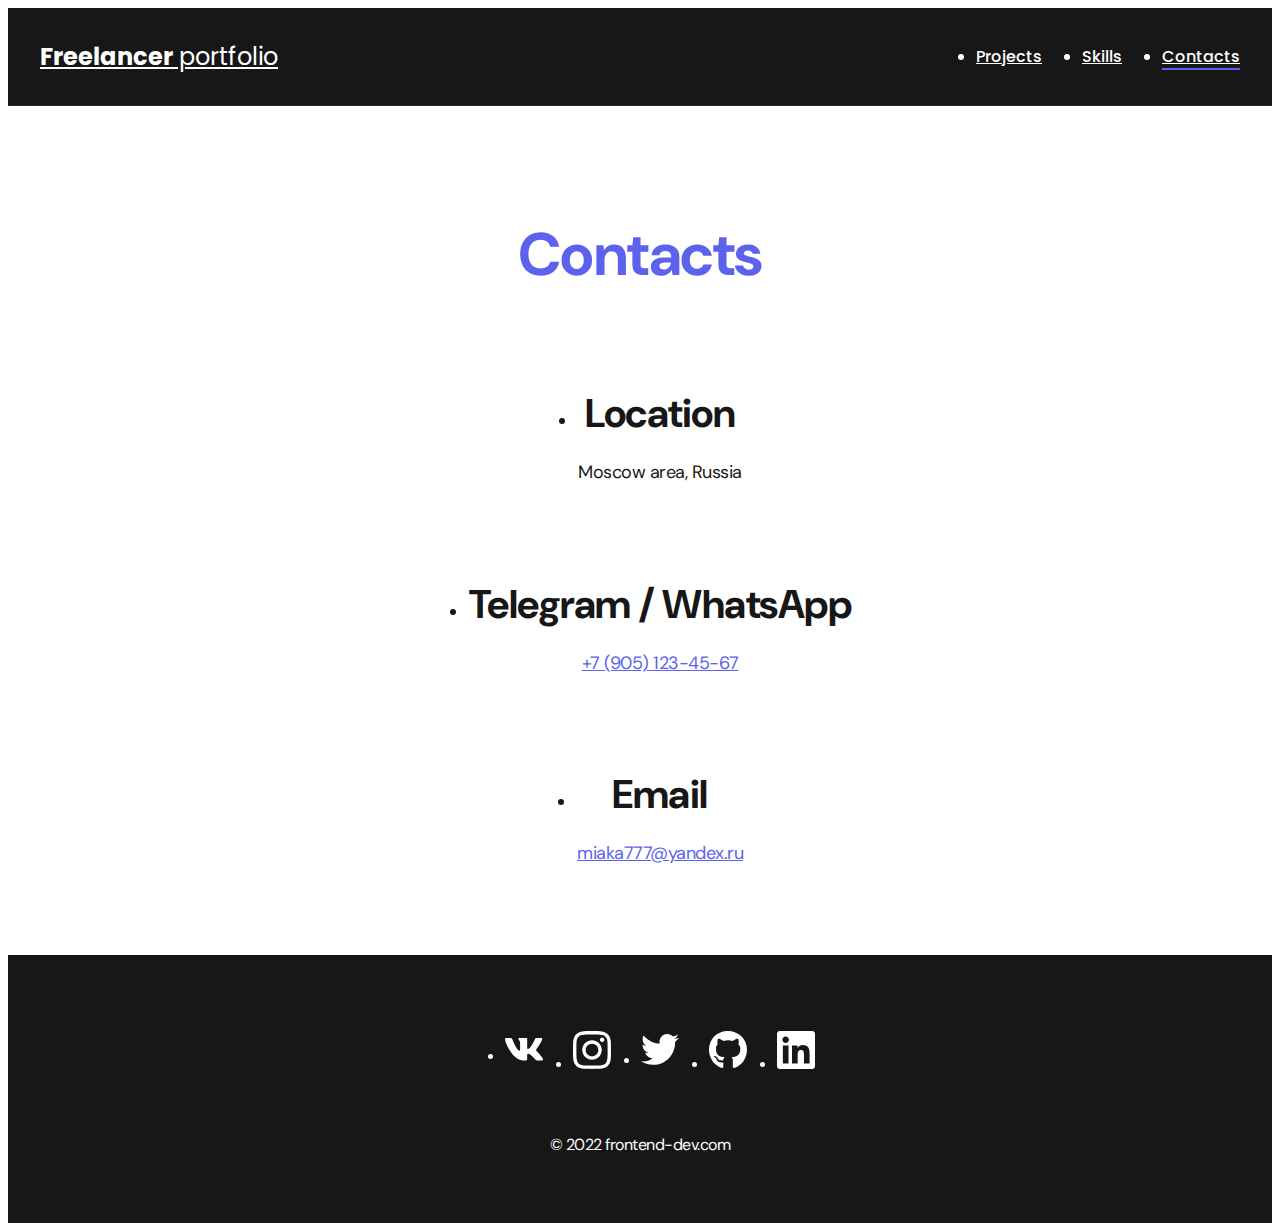
==== contacts.html @ 7ec982bf "icons svg:hover style" ====
<!DOCTYPE html>
<html lang="en">
  <head>
    <meta charset="UTF-8" />
    <meta name="viewport" content="width=device-width, initial-scale=1.0" />
    <title>Freelancer portfolio</title>
    <link rel="stylesheet" href="./css/main.css" />
    <link
      href="https://fonts.googleapis.com/css?family=DM+Sans: regular,500,600,700"
      rel="stylesheet"
    />
    <link
      href="https://fonts.googleapis.com/css?family=Poppins:regular,500,600"
      rel="stylesheet"
    />
  </head>
  <body>
    <nav class="nav">
      <div class="container">
        <div class="nav-row">
          <a href="./index.html" class="logo"><strong>Freelancer</strong> portfolio</a>
          <ul class="nav-list">
            <li class="nav-list__item"><a class="nav-list__link" href="./project-page.html">Projects</a></li>
            <li class="nav-list__item"><a class="nav-list__link" href="./skills.html">Skills</a></li>
            <li class="nav-list__item"><a class="nav-list__link nav-list__link--active" href="./contacts.html">Contacts</a></li>
          </ul>
        </div>
      </div>
    </nav>
      <main class="section">
        <div class="container">
            <h1 class="title-1">Contacts</h1>

            <ul class="content-list">
              <li class="content-list__item">
                <h2 class="title-2">Location</h2>
                <p>Moscow area, Russia</p>
              </li>
              <li class="content-list__item">
                <h2 class="title-2">Telegram / WhatsApp</h2>
                <p><a href="tel:+79051234567">+7 (905) 123-45-67</a></p>
              </li>
              <li class="content-list__item">
                <h2 class="title-2">Email</h2>
                <p><a href="mailto:webdev@protonmail.com">miaka777@yandex.ru</a></p>
              </li>
            </ul>   
        </div>
      </main>
    <footer class="footer">
        <div class="container">
          <div class="footer__wrapper">
            <ul class="social">
              <li class="social__item"><a href="https://vk.com">
                <svg xmlns="http://www.w3.org/2000/svg" width="38" height="23" viewBox="0 0 38 23">
  <path d="M37.134 1.53079C37.395 0.648998 37.134 0 35.8783 0H31.7233C30.6651 0 30.1784 0.557291 29.9174 1.17807C29.9174 1.17807 27.8011 6.33478 24.8101 9.67853C23.8436 10.645 23.3992 10.9554 22.8701 10.9554C22.6091 10.9554 22.207 10.645 22.207 9.76318V1.53079C22.207 0.472639 21.9107 0 21.036 0H14.5037C13.8406 0 13.4455 0.493803 13.4455 0.952334C13.4455 1.95405 14.9411 2.18684 15.0963 5.00857V11.1317C15.0963 12.472 14.8564 12.7189 14.3273 12.7189C12.9165 12.7189 9.48806 7.54107 7.45642 1.61544C7.04727 0.465586 6.64517 0 5.57997 0H1.42497C0.239847 0 0 0.557291 0 1.17807C0 2.27855 1.41086 7.74565 6.56757 14.9693C10.003 19.9002 14.8423 22.5738 19.2442 22.5738C21.8896 22.5738 22.2141 21.9813 22.2141 20.9584C22.2141 16.2461 21.9742 15.8017 23.3004 15.8017C23.9142 15.8017 24.9723 16.1121 27.4413 18.4894C30.263 21.3111 30.7286 22.5738 32.3088 22.5738H36.4638C37.6489 22.5738 38.2485 21.9813 37.9029 20.8103C37.1128 18.3483 31.7727 13.2833 31.5328 12.9447C30.9191 12.1546 31.0955 11.8019 31.5328 11.0965C31.5399 11.0894 36.6119 3.95042 37.134 1.53079Z"/>
                </svg></a></li> 
               <li class="social__item"><a href="#!"><svg xmlns="http://www.w3.org/2000/svg" width="38" height="38"   viewBox="0 0 38 38">
                <path d="M19.0042 9.25521C13.6126 9.25521 9.26369 13.6041 9.26369 18.9958C9.26369 24.3874 13.6126 28.7363 19.0042 28.7363C24.3959 28.7363 28.7448 24.3874 28.7448 18.9958C28.7448 13.6041 24.3959 9.25521 19.0042 9.25521ZM19.0042 25.3284C15.52 25.3284 12.6716 22.4885 12.6716 18.9958C12.6716 15.5031 15.5115 12.6631 19.0042 12.6631C22.4969 12.6631 25.3369 15.5031 25.3369 18.9958C25.3369 22.4885 22.4885 25.3284 19.0042 25.3284ZM31.4152 8.85678C31.4152 10.1199 30.3979 11.1287 29.1432 11.1287C27.8801 11.1287 26.8713 10.1114 26.8713 8.85678C26.8713 7.60212 27.8886 6.58483 29.1432 6.58483C30.3979 6.58483 31.4152 7.60212 31.4152 8.85678ZM37.8665 11.1626C37.7224 8.11924 37.0272 5.42342 34.7977 3.20234C32.5766 0.98126 29.8808 0.286113 26.8374 0.133519C23.7007 -0.0445064 14.2993 -0.0445064 11.1626 0.133519C8.12772 0.277635 5.4319 0.972783 3.20234 3.19387C0.972783 5.41495 0.286113 8.11076 0.133519 11.1542C-0.0445064 14.2908 -0.0445064 23.6922 0.133519 26.8289C0.277635 29.8723 0.972783 32.5681 3.20234 34.7892C5.4319 37.0103 8.11924 37.7054 11.1626 37.858C14.2993 38.036 23.7007 38.036 26.8374 37.858C29.8808 37.7139 32.5766 37.0187 34.7977 34.7892C37.0187 32.5681 37.7139 29.8723 37.8665 26.8289C38.0445 23.6922 38.0445 14.2993 37.8665 11.1626ZM33.8143 30.1944C33.153 31.856 31.873 33.1361 30.2029 33.8058C27.7021 34.7977 21.7679 34.5688 19.0042 34.5688C16.2406 34.5688 10.2979 34.7892 7.80558 33.8058C6.144 33.1446 4.86392 31.8645 4.1942 30.1944C3.20234 27.6936 3.43123 21.7594 3.43123 18.9958C3.43123 16.2321 3.21082 10.2895 4.1942 7.7971C4.85544 6.13553 6.13553 4.85544 7.80558 4.18572C10.3064 3.19386 16.2406 3.42275 19.0042 3.42275C21.7679 3.42275 27.7105 3.20234 30.2029 4.18572C31.8645 4.84696 33.1446 6.12705 33.8143 7.7971C34.8061 10.2979 34.5772 16.2321 34.5772 18.9958C34.5772 21.7594 34.8061 27.7021 33.8143 30.1944Z"/>
              </svg></a></li>
               <li class="social__item"><a href="#!">
                <svg xmlns="http://www.w3.org/2000/svg" width="38" height="31" viewBox="0 0 38 31">
                <path d="M34.094 7.69162C34.1181 8.02917 34.1181 8.36679 34.1181 8.70434C34.1181 19 26.2819 30.863 11.9594 30.863C7.54696 30.863 3.44799 29.585 0 27.3669C0.626928 27.4392 1.22966 27.4633 1.88071 27.4633C5.52153 27.4633 8.87311 26.2336 11.5495 24.1359C8.12565 24.0635 5.25634 21.8211 4.26774 18.7348C4.75002 18.8071 5.23222 18.8553 5.73862 18.8553C6.43783 18.8553 7.13713 18.7589 7.7881 18.5902C4.21957 17.8668 1.54309 14.7323 1.54309 10.9467V10.8503C2.57985 11.429 3.78554 11.7907 5.06337 11.8388C2.96564 10.4403 1.59133 8.05329 1.59133 5.35275C1.59133 3.90607 1.97705 2.57993 2.65222 1.42256C6.486 6.14845 12.2487 9.2347 18.7106 9.57233C18.5901 8.99364 18.5177 8.39091 18.5177 7.7881C18.5177 3.49616 21.9898 0 26.3058 0C28.5482 0 30.5736 0.940355 31.9962 2.4594C33.7563 2.12185 35.4441 1.4708 36.9391 0.578686C36.3604 2.38711 35.1307 3.90615 33.5152 4.87055C35.0825 4.70185 36.6016 4.26774 38 3.66501C36.9393 5.2081 35.613 6.58241 34.094 7.69162Z"/>
              </svg></a></li>
               <li class="social__item"><a href="#!">
                <svg xmlns="http://www.w3.org/2000/svg" width="38" height="38" viewBox="0 0 38 38">
                <path d="M12.7101 29.8331C12.7101 29.9863 12.5339 30.1089 12.3117 30.1089C12.0589 30.1319 11.8827 30.0093 11.8827 29.8331C11.8827 29.6798 12.0589 29.5573 12.281 29.5573C12.5109 29.5343 12.7101 29.6569 12.7101 29.8331ZM10.3274 29.4883C10.2738 29.6415 10.427 29.8177 10.6569 29.8637C10.856 29.9403 11.0859 29.8637 11.1319 29.7105C11.1778 29.5573 11.0323 29.3811 10.8024 29.3121C10.6032 29.2585 10.381 29.3351 10.3274 29.4883ZM13.7137 29.3581C13.4915 29.4117 13.3383 29.5573 13.3613 29.7335C13.3843 29.8867 13.5835 29.9863 13.8133 29.9327C14.0355 29.879 14.1887 29.7335 14.1657 29.5802C14.1427 29.4347 13.9359 29.3351 13.7137 29.3581ZM18.7548 0C8.12863 0 0 8.06734 0 18.6935C0 27.1899 5.34758 34.4605 12.9859 37.0194C13.9665 37.1956 14.3113 36.5903 14.3113 36.0923C14.3113 35.6173 14.2883 32.9972 14.2883 31.3883C14.2883 31.3883 8.9254 32.5375 7.79919 29.1052C7.79919 29.1052 6.92581 26.8758 5.66935 26.3012C5.66935 26.3012 3.91492 25.0984 5.79194 25.1214C5.79194 25.1214 7.6996 25.2746 8.74919 27.098C10.427 30.0552 13.2387 29.2048 14.3343 28.6992C14.5105 27.4734 15.0085 26.623 15.5601 26.1173C11.2774 25.6423 6.95645 25.0218 6.95645 17.6516C6.95645 15.5448 7.53871 14.4875 8.76452 13.1391C8.56532 12.6411 7.91411 10.5879 8.96371 7.9371C10.5649 7.43911 14.25 10.0056 14.25 10.0056C15.7823 9.57661 17.4294 9.35444 19.0613 9.35444C20.6931 9.35444 22.3403 9.57661 23.8726 10.0056C23.8726 10.0056 27.5577 7.43145 29.1589 7.9371C30.2085 10.5956 29.5573 12.6411 29.3581 13.1391C30.5839 14.4952 31.3347 15.5524 31.3347 17.6516C31.3347 25.0448 26.8222 25.6347 22.5395 26.1173C23.2444 26.7226 23.8419 27.8718 23.8419 29.6722C23.8419 32.254 23.819 35.4488 23.819 36.077C23.819 36.575 24.1714 37.1802 25.1444 37.004C32.8056 34.4605 38 27.1899 38 18.6935C38 8.06734 29.381 0 18.7548 0ZM7.44677 26.4238C7.34718 26.5004 7.37016 26.6766 7.5004 26.8222C7.62298 26.9448 7.79919 26.9984 7.89879 26.8988C7.99839 26.8222 7.9754 26.646 7.84516 26.5004C7.72258 26.3778 7.54637 26.3242 7.44677 26.4238ZM6.61936 25.8032C6.56573 25.9028 6.64234 26.0254 6.79556 26.102C6.91815 26.1786 7.07137 26.1556 7.125 26.0484C7.17863 25.9488 7.10202 25.8262 6.94879 25.7496C6.79556 25.7036 6.67298 25.7266 6.61936 25.8032ZM9.10161 28.5306C8.97903 28.6302 9.025 28.8601 9.20121 29.0056C9.37742 29.1819 9.5996 29.2048 9.69919 29.0823C9.79879 28.9827 9.75282 28.7528 9.5996 28.6073C9.43105 28.431 9.20121 28.4081 9.10161 28.5306ZM8.22823 27.4044C8.10565 27.4811 8.10565 27.6802 8.22823 27.8565C8.35081 28.0327 8.55766 28.1093 8.65726 28.0327C8.77984 27.9331 8.77984 27.7339 8.65726 27.5577C8.55 27.3815 8.35081 27.3048 8.22823 27.4044Z"/>
              </svg></a></li>
               <li class="social__item"><a href="https://github.com/Nattyme">
                <svg xmlns="http://www.w3.org/2000/svg" width="38" height="38" viewBox="0 0 38 38">
                <path d="M35.2857 0H2.7058C1.21295 0 0 1.22991 0 2.73973V35.2603C0 36.7701 1.21295 38 2.7058 38H35.2857C36.7786 38 38 36.7701 38 35.2603V2.73973C38 1.22991 36.7786 0 35.2857 0ZM11.4848 32.5714H5.85268V14.4366H11.4933V32.5714H11.4848ZM8.66875 11.9598C6.86205 11.9598 5.40312 10.4924 5.40312 8.6942C5.40312 6.89598 6.86205 5.42857 8.66875 5.42857C10.467 5.42857 11.9344 6.89598 11.9344 8.6942C11.9344 10.5009 10.4754 11.9598 8.66875 11.9598ZM32.5969 32.5714H26.9647V23.75C26.9647 21.6464 26.9223 18.9406 24.0384 18.9406C21.1036 18.9406 20.654 21.2308 20.654 23.5973V32.5714H15.0219V14.4366H20.425V16.9134H20.5013C21.2562 15.4884 23.0969 13.9871 25.8366 13.9871C31.5366 13.9871 32.5969 17.7446 32.5969 22.6304V32.5714Z"/>
              </svg></a></li>
           </ul>
           <div class="copyright">
            <p>© 2022 frontend-dev.com</p>
        </div>
          </div>      
                
        </div>
    </footer>
  </body>
</html>
---- css/main.css ----
@import "./reset.css";

/*
font-family: 'DM Sans', sans-serif;
font-family: 'Poppins', sans-serif;
*/

:root {
  --blackpure: #000;
  --black: #171718;
  --black-border: #26292d;
  --white: #fff;
  --purple: #5c62ec;

  --text-color: var(--black);
  --dark-bg: var(--black);
  --dark-border: var(--black-border);
  --header-text: var(--white);
  --accent: var(--purple);
}

html,
body {
  font-family: "DM Sans", sans-serif;
  letter-spacing: -0.5px;
  color: var(--text-color);
  height: 100%;

  display: flex;
  flex-direction: column;
}

.none {
  display: none;
}

.container {
  padding: 0 15px;
  max-width: 1200px;
  margin: 0 auto;
}

.section {
  padding: 70px 0;
}

.title {
  font-family: "DM Sans", sans-serif;
  font-size: 60px;
  font-weight: 700;
  line-height: 1.4;
  letter-spacing: -0.5px;
  color: var(--purple);
}

.title-1 {
  margin-bottom: 60px;
  font-size: 60px;
  font-weight: 700;
  line-height: 1.3;
  color: var(--accent);
  text-align: center;
}

.title-2 {
  margin-bottom: 20px;

  font-size: 40px;
  font-weight: 700;
  line-height: 1.3; /* 52px */
}

/* Nav */
.nav {
  padding: 20px 0;
  background-color: var(--dark-bg);
  border-bottom: 1px solid var(--black-border);
  color: var(--header-text);
  letter-spacing: normal;
}

.nav-row {
  display: flex;
  justify-content: space-between;
  align-items: center;
  column-gap: 30px;
  row-gap: 20px;
  flex-wrap: wrap;
}

.logo {
  font-family: "Poppins", sans-serif;
  font-size: 24px;
  /* font-weight: 700; */
  line-height: 1;
  color: var(--header-text);
}

.logo strong {
  font-weight: 700;
}

.nav-list {
  display: flex;
  align-items: center;
  column-gap: 40px;
  font-size: 16px;
  font-weight: 500;
  font-family: "Poppins", sans-serif;
}

.nav-list__link {
  color: var(--header-text);
  transition: opacity 0.2s ease-in;
}

.nav-list__link:hover {
  opacity: 0.8;
}

.nav-list__link--active {
  position: relative;
}

.nav-list__link--active::before {
  content: "";

  position: absolute;
  left: 0;
  top: 100%;

  display: block;
  height: 2px;
  width: 100%;
  background-color: var(--accent);
}

/* Header */
.header {
  padding: 40px 0;
  min-height: 695px;

  display: flex;
  justify-content: center;
  align-items: center;

  background-color: var(--dark-bg);
  background-image: url("./../img/header/header-bg.png");
  background-repeat: no-repeat;
  background-size: auto;
  background-position: center center;
  color: var(--header-text);

  text-align: center;
}

.header__wrapper {
  /* position: relative; */
  max-width: 700px;
  padding: 0 15px;
}

/* .header__wrapper::before {
  content: "";
  display: block;
  position: absolute;
  top: 0;
  left: 0;

  width: 627px;
  height: 627px;
  background-image: url(./../img/header/Abstract.svg);
  transform: translate(43%, -24%);
} */

.header__title {
  margin-bottom: 20px;
  font-size: 40px;
  font-weight: 700;
  line-height: 1.4; /* 84px */
  color: #fafafa;
}

.header__title strong {
  font-size: 60px;
  font-weight: 700;
}

.header__title em {
  font-style: normal;
  color: var(--accent);
}

.header__text {
  margin-bottom: 40px;
  font-size: 18px;
  font-weight: 500;
  line-height: 1.33;
}

.header__text p + p {
  margin-top: 0.5em;
}

/* Button*/
.btn {
  display: inline-block;
  height: 48px;
  padding: 12px 28px;

  border-radius: 5px;
  background: var(--accent);
  color: var(--white);
  font-size: 16px;
  font-weight: 500;
  letter-spacing: 0.15px;

  transition: opacity 0.2s ease-in;
}

.btn:hover {
  opacity: 0.8;
}

.btn:active {
  position: relative;
  top: 1px;
}

/* Btn outline*/

.btn-outline {
  display: flex;
  column-gap: 10px;

  height: 48px;
  padding: 12px 20px;
  border-radius: 5px;

  border: 1px solid var(--blackpure);
  color: var(--blackpure);
}

.btn-outline svg {
  fill: var(--blackpure);
}

.btn-outline:hover svg {
  fill: var(--accent);
}

.btn-outline:active {
  position: relative;
  top: 1px;
}

/*Projects*/

.projects {
  display: grid;
  grid-template-columns: repeat(3, 1fr);
  column-gap: 30px;
  grid-template-rows: repeat(2, 1fr);
  row-gap: 30px;
}

.project {
  position: relative;
  display: inline-block;
  /* height: 349px; */
  min-width: 370px;
  border-radius: 10px;
  background: var(--white);
  box-shadow: 0px 5px 35px 0px rgba(0, 0, 0, 0.25);

  transition: all 0.2s ease-in-out;
}

.project:hover {
  top: -5px;
  filter: saturate(1.5);
  box-shadow: 0px 5px 35px 0px rgb(91, 96, 236, 0.75);
}

.project__link {
  position: absolute;
  z-index: 1;
  left: 0;
  top: 0;
  height: 100%;
  width: 100%;
}

.project__img {
  width: 370px;
  height: 278px;
  border-radius: 10px;
}

.project__title {
  padding: 15px 20px;
  font-family: "DM Sans", sans-serif;
  font-size: 24px;
  font-weight: 700;
  line-height: 1.3; /* 31.2px */
  letter-spacing: -0.5px;
  color: var(--black);
}

/* Project details*/
.project-details {
  max-width: 865px;
  margin: 0 auto;

  display: flex;
  flex-direction: column;
  align-items: center;
  text-align: center;
}

.project-details__cover {
  max-width: 100%;
  margin-bottom: 40px;

  border-radius: 10px;
  box-shadow: 0px 5px 35px 0px rgba(0, 0, 0, 0.25);
}

.project-detail__desc {
  margin-bottom: 30px;
  font-size: 24px;
  font-weight: 700;
  line-height: 1.3; /* 31.2px */
}

/* Content list*/
.content-list {
  margin: 0 auto;
  max-width: 570px;
  display: flex;
  flex-direction: column;
  align-items: center;
  row-gap: 40px;
  text-align: center;
}

.content-list a {
  color: var(--accent);
}

.content-list__item {
  font-size: 18px;
  line-height: 1.5; /* 27px */
}

.content-list__item p + p {
  margin-top: 0.5em;
}

/* Footer */

.footer {
  margin-top: auto;
  padding: 60px 0 50px;
  background: var(--dark-bg);
  color: var(--header-text);
}

.footer__wrapper {
  display: flex;
  flex-direction: column;
  align-items: center;
  row-gap: 27px;
}

.social {
  display: flex;
  column-gap: 30px;
  align-items: center;
}

.social__item svg {
  fill: var(--white);
}

.social__item a:hover svg {
  fill: var(--accent);
}

.copyright {
  font-size: 16px;
  line-height: 1.5; /* 24px */
}

.copyright p + p {
  margin-top: 0.5em;
}
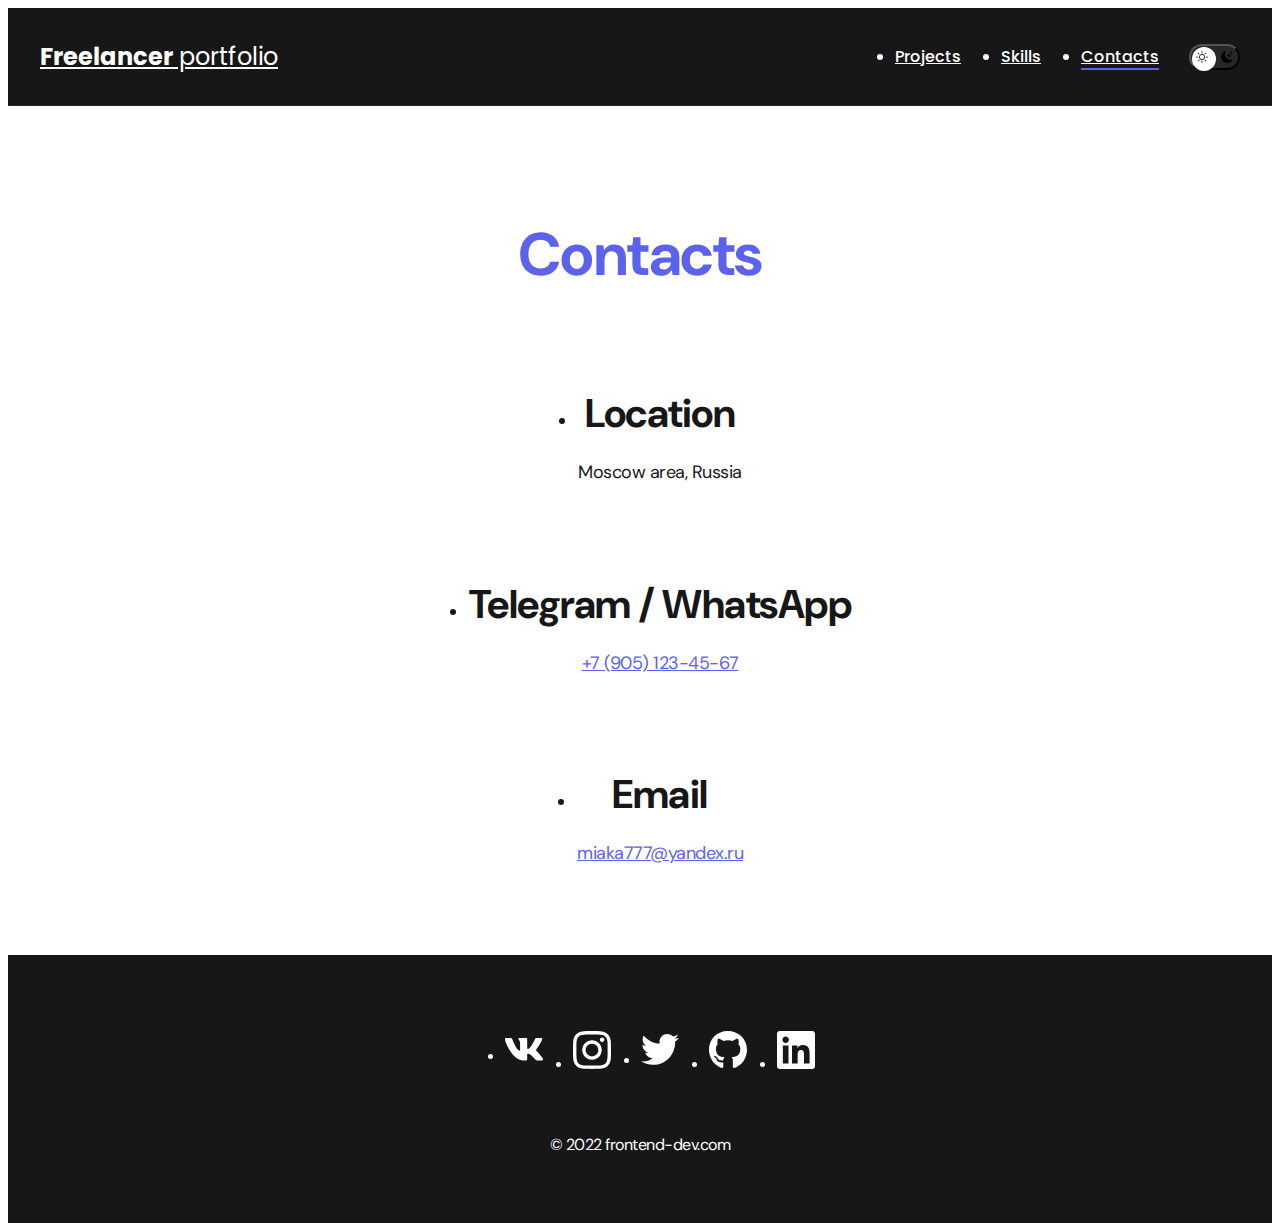
==== commit 3fc0ba63: "HTML btnDarkMode at all pages" ====
--- a/contacts.html
+++ b/contacts.html
@@ -19,6 +19,10 @@
       <div class="container">
         <div class="nav-row">
           <a href="./index.html" class="logo"><strong>Freelancer</strong> portfolio</a>
+          <button class="dark-mode-btn">
+            <img src="./img/icons/toggle-sun.svg" alt="Light mode" class="dark-mode-btn__icon">
+            <img src="./img/icons/toggle-moon.svg" alt="Dark mode" class="dark-mode-btn__icon">
+          </button>
           <ul class="nav-list">
             <li class="nav-list__item"><a class="nav-list__link" href="./project-page.html">Projects</a></li>
             <li class="nav-list__item"><a class="nav-list__link" href="./skills.html">Skills</a></li>
@@ -47,36 +51,50 @@
             </ul>   
         </div>
       </main>
+
+      
     <footer class="footer">
         <div class="container">
           <div class="footer__wrapper">
             <ul class="social">
-              <li class="social__item"><a href="https://vk.com">
+              <li class="social__item">
+                <a href="https://vk.com" target="_blank">
                 <svg xmlns="http://www.w3.org/2000/svg" width="38" height="23" viewBox="0 0 38 23">
-  <path d="M37.134 1.53079C37.395 0.648998 37.134 0 35.8783 0H31.7233C30.6651 0 30.1784 0.557291 29.9174 1.17807C29.9174 1.17807 27.8011 6.33478 24.8101 9.67853C23.8436 10.645 23.3992 10.9554 22.8701 10.9554C22.6091 10.9554 22.207 10.645 22.207 9.76318V1.53079C22.207 0.472639 21.9107 0 21.036 0H14.5037C13.8406 0 13.4455 0.493803 13.4455 0.952334C13.4455 1.95405 14.9411 2.18684 15.0963 5.00857V11.1317C15.0963 12.472 14.8564 12.7189 14.3273 12.7189C12.9165 12.7189 9.48806 7.54107 7.45642 1.61544C7.04727 0.465586 6.64517 0 5.57997 0H1.42497C0.239847 0 0 0.557291 0 1.17807C0 2.27855 1.41086 7.74565 6.56757 14.9693C10.003 19.9002 14.8423 22.5738 19.2442 22.5738C21.8896 22.5738 22.2141 21.9813 22.2141 20.9584C22.2141 16.2461 21.9742 15.8017 23.3004 15.8017C23.9142 15.8017 24.9723 16.1121 27.4413 18.4894C30.263 21.3111 30.7286 22.5738 32.3088 22.5738H36.4638C37.6489 22.5738 38.2485 21.9813 37.9029 20.8103C37.1128 18.3483 31.7727 13.2833 31.5328 12.9447C30.9191 12.1546 31.0955 11.8019 31.5328 11.0965C31.5399 11.0894 36.6119 3.95042 37.134 1.53079Z"/>
-                </svg></a></li> 
-               <li class="social__item"><a href="#!"><svg xmlns="http://www.w3.org/2000/svg" width="38" height="38"   viewBox="0 0 38 38">
+                  <path d="M37.134 1.53079C37.395 0.648998 37.134 0 35.8783 0H31.7233C30.6651 0 30.1784 0.557291 29.9174 1.17807C29.9174 1.17807 27.8011 6.33478 24.8101 9.67853C23.8436 10.645 23.3992 10.9554 22.8701 10.9554C22.6091 10.9554 22.207 10.645 22.207 9.76318V1.53079C22.207 0.472639 21.9107 0 21.036 0H14.5037C13.8406 0 13.4455 0.493803 13.4455 0.952334C13.4455 1.95405 14.9411 2.18684 15.0963 5.00857V11.1317C15.0963 12.472 14.8564 12.7189 14.3273 12.7189C12.9165 12.7189 9.48806 7.54107 7.45642 1.61544C7.04727 0.465586 6.64517 0 5.57997 0H1.42497C0.239847 0 0 0.557291 0 1.17807C0 2.27855 1.41086 7.74565 6.56757 14.9693C10.003 19.9002 14.8423 22.5738 19.2442 22.5738C21.8896 22.5738 22.2141 21.9813 22.2141 20.9584C22.2141 16.2461 21.9742 15.8017 23.3004 15.8017C23.9142 15.8017 24.9723 16.1121 27.4413 18.4894C30.263 21.3111 30.7286 22.5738 32.3088 22.5738H36.4638C37.6489 22.5738 38.2485 21.9813 37.9029 20.8103C37.1128 18.3483 31.7727 13.2833 31.5328 12.9447C30.9191 12.1546 31.0955 11.8019 31.5328 11.0965C31.5399 11.0894 36.6119 3.95042 37.134 1.53079Z"/>
+                </svg>
+                </a>
+               </li> 
+               <li class="social__item"><a href="#!" target="_blank"><svg xmlns="http://www.w3.org/2000/svg" width="38" height="38"   viewBox="0 0 38 38">
                 <path d="M19.0042 9.25521C13.6126 9.25521 9.26369 13.6041 9.26369 18.9958C9.26369 24.3874 13.6126 28.7363 19.0042 28.7363C24.3959 28.7363 28.7448 24.3874 28.7448 18.9958C28.7448 13.6041 24.3959 9.25521 19.0042 9.25521ZM19.0042 25.3284C15.52 25.3284 12.6716 22.4885 12.6716 18.9958C12.6716 15.5031 15.5115 12.6631 19.0042 12.6631C22.4969 12.6631 25.3369 15.5031 25.3369 18.9958C25.3369 22.4885 22.4885 25.3284 19.0042 25.3284ZM31.4152 8.85678C31.4152 10.1199 30.3979 11.1287 29.1432 11.1287C27.8801 11.1287 26.8713 10.1114 26.8713 8.85678C26.8713 7.60212 27.8886 6.58483 29.1432 6.58483C30.3979 6.58483 31.4152 7.60212 31.4152 8.85678ZM37.8665 11.1626C37.7224 8.11924 37.0272 5.42342 34.7977 3.20234C32.5766 0.98126 29.8808 0.286113 26.8374 0.133519C23.7007 -0.0445064 14.2993 -0.0445064 11.1626 0.133519C8.12772 0.277635 5.4319 0.972783 3.20234 3.19387C0.972783 5.41495 0.286113 8.11076 0.133519 11.1542C-0.0445064 14.2908 -0.0445064 23.6922 0.133519 26.8289C0.277635 29.8723 0.972783 32.5681 3.20234 34.7892C5.4319 37.0103 8.11924 37.7054 11.1626 37.858C14.2993 38.036 23.7007 38.036 26.8374 37.858C29.8808 37.7139 32.5766 37.0187 34.7977 34.7892C37.0187 32.5681 37.7139 29.8723 37.8665 26.8289C38.0445 23.6922 38.0445 14.2993 37.8665 11.1626ZM33.8143 30.1944C33.153 31.856 31.873 33.1361 30.2029 33.8058C27.7021 34.7977 21.7679 34.5688 19.0042 34.5688C16.2406 34.5688 10.2979 34.7892 7.80558 33.8058C6.144 33.1446 4.86392 31.8645 4.1942 30.1944C3.20234 27.6936 3.43123 21.7594 3.43123 18.9958C3.43123 16.2321 3.21082 10.2895 4.1942 7.7971C4.85544 6.13553 6.13553 4.85544 7.80558 4.18572C10.3064 3.19386 16.2406 3.42275 19.0042 3.42275C21.7679 3.42275 27.7105 3.20234 30.2029 4.18572C31.8645 4.84696 33.1446 6.12705 33.8143 7.7971C34.8061 10.2979 34.5772 16.2321 34.5772 18.9958C34.5772 21.7594 34.8061 27.7021 33.8143 30.1944Z"/>
-              </svg></a></li>
-               <li class="social__item"><a href="#!">
+                </svg></a></li>
+               <li class="social__item">
+                <a href="#!" target="_blank">
                 <svg xmlns="http://www.w3.org/2000/svg" width="38" height="31" viewBox="0 0 38 31">
-                <path d="M34.094 7.69162C34.1181 8.02917 34.1181 8.36679 34.1181 8.70434C34.1181 19 26.2819 30.863 11.9594 30.863C7.54696 30.863 3.44799 29.585 0 27.3669C0.626928 27.4392 1.22966 27.4633 1.88071 27.4633C5.52153 27.4633 8.87311 26.2336 11.5495 24.1359C8.12565 24.0635 5.25634 21.8211 4.26774 18.7348C4.75002 18.8071 5.23222 18.8553 5.73862 18.8553C6.43783 18.8553 7.13713 18.7589 7.7881 18.5902C4.21957 17.8668 1.54309 14.7323 1.54309 10.9467V10.8503C2.57985 11.429 3.78554 11.7907 5.06337 11.8388C2.96564 10.4403 1.59133 8.05329 1.59133 5.35275C1.59133 3.90607 1.97705 2.57993 2.65222 1.42256C6.486 6.14845 12.2487 9.2347 18.7106 9.57233C18.5901 8.99364 18.5177 8.39091 18.5177 7.7881C18.5177 3.49616 21.9898 0 26.3058 0C28.5482 0 30.5736 0.940355 31.9962 2.4594C33.7563 2.12185 35.4441 1.4708 36.9391 0.578686C36.3604 2.38711 35.1307 3.90615 33.5152 4.87055C35.0825 4.70185 36.6016 4.26774 38 3.66501C36.9393 5.2081 35.613 6.58241 34.094 7.69162Z"/>
-              </svg></a></li>
-               <li class="social__item"><a href="#!">
-                <svg xmlns="http://www.w3.org/2000/svg" width="38" height="38" viewBox="0 0 38 38">
-                <path d="M12.7101 29.8331C12.7101 29.9863 12.5339 30.1089 12.3117 30.1089C12.0589 30.1319 11.8827 30.0093 11.8827 29.8331C11.8827 29.6798 12.0589 29.5573 12.281 29.5573C12.5109 29.5343 12.7101 29.6569 12.7101 29.8331ZM10.3274 29.4883C10.2738 29.6415 10.427 29.8177 10.6569 29.8637C10.856 29.9403 11.0859 29.8637 11.1319 29.7105C11.1778 29.5573 11.0323 29.3811 10.8024 29.3121C10.6032 29.2585 10.381 29.3351 10.3274 29.4883ZM13.7137 29.3581C13.4915 29.4117 13.3383 29.5573 13.3613 29.7335C13.3843 29.8867 13.5835 29.9863 13.8133 29.9327C14.0355 29.879 14.1887 29.7335 14.1657 29.5802C14.1427 29.4347 13.9359 29.3351 13.7137 29.3581ZM18.7548 0C8.12863 0 0 8.06734 0 18.6935C0 27.1899 5.34758 34.4605 12.9859 37.0194C13.9665 37.1956 14.3113 36.5903 14.3113 36.0923C14.3113 35.6173 14.2883 32.9972 14.2883 31.3883C14.2883 31.3883 8.9254 32.5375 7.79919 29.1052C7.79919 29.1052 6.92581 26.8758 5.66935 26.3012C5.66935 26.3012 3.91492 25.0984 5.79194 25.1214C5.79194 25.1214 7.6996 25.2746 8.74919 27.098C10.427 30.0552 13.2387 29.2048 14.3343 28.6992C14.5105 27.4734 15.0085 26.623 15.5601 26.1173C11.2774 25.6423 6.95645 25.0218 6.95645 17.6516C6.95645 15.5448 7.53871 14.4875 8.76452 13.1391C8.56532 12.6411 7.91411 10.5879 8.96371 7.9371C10.5649 7.43911 14.25 10.0056 14.25 10.0056C15.7823 9.57661 17.4294 9.35444 19.0613 9.35444C20.6931 9.35444 22.3403 9.57661 23.8726 10.0056C23.8726 10.0056 27.5577 7.43145 29.1589 7.9371C30.2085 10.5956 29.5573 12.6411 29.3581 13.1391C30.5839 14.4952 31.3347 15.5524 31.3347 17.6516C31.3347 25.0448 26.8222 25.6347 22.5395 26.1173C23.2444 26.7226 23.8419 27.8718 23.8419 29.6722C23.8419 32.254 23.819 35.4488 23.819 36.077C23.819 36.575 24.1714 37.1802 25.1444 37.004C32.8056 34.4605 38 27.1899 38 18.6935C38 8.06734 29.381 0 18.7548 0ZM7.44677 26.4238C7.34718 26.5004 7.37016 26.6766 7.5004 26.8222C7.62298 26.9448 7.79919 26.9984 7.89879 26.8988C7.99839 26.8222 7.9754 26.646 7.84516 26.5004C7.72258 26.3778 7.54637 26.3242 7.44677 26.4238ZM6.61936 25.8032C6.56573 25.9028 6.64234 26.0254 6.79556 26.102C6.91815 26.1786 7.07137 26.1556 7.125 26.0484C7.17863 25.9488 7.10202 25.8262 6.94879 25.7496C6.79556 25.7036 6.67298 25.7266 6.61936 25.8032ZM9.10161 28.5306C8.97903 28.6302 9.025 28.8601 9.20121 29.0056C9.37742 29.1819 9.5996 29.2048 9.69919 29.0823C9.79879 28.9827 9.75282 28.7528 9.5996 28.6073C9.43105 28.431 9.20121 28.4081 9.10161 28.5306ZM8.22823 27.4044C8.10565 27.4811 8.10565 27.6802 8.22823 27.8565C8.35081 28.0327 8.55766 28.1093 8.65726 28.0327C8.77984 27.9331 8.77984 27.7339 8.65726 27.5577C8.55 27.3815 8.35081 27.3048 8.22823 27.4044Z"/>
-              </svg></a></li>
-               <li class="social__item"><a href="https://github.com/Nattyme">
-                <svg xmlns="http://www.w3.org/2000/svg" width="38" height="38" viewBox="0 0 38 38">
-                <path d="M35.2857 0H2.7058C1.21295 0 0 1.22991 0 2.73973V35.2603C0 36.7701 1.21295 38 2.7058 38H35.2857C36.7786 38 38 36.7701 38 35.2603V2.73973C38 1.22991 36.7786 0 35.2857 0ZM11.4848 32.5714H5.85268V14.4366H11.4933V32.5714H11.4848ZM8.66875 11.9598C6.86205 11.9598 5.40312 10.4924 5.40312 8.6942C5.40312 6.89598 6.86205 5.42857 8.66875 5.42857C10.467 5.42857 11.9344 6.89598 11.9344 8.6942C11.9344 10.5009 10.4754 11.9598 8.66875 11.9598ZM32.5969 32.5714H26.9647V23.75C26.9647 21.6464 26.9223 18.9406 24.0384 18.9406C21.1036 18.9406 20.654 21.2308 20.654 23.5973V32.5714H15.0219V14.4366H20.425V16.9134H20.5013C21.2562 15.4884 23.0969 13.9871 25.8366 13.9871C31.5366 13.9871 32.5969 17.7446 32.5969 22.6304V32.5714Z"/>
-              </svg></a></li>
+                  <path d="M34.094 7.69162C34.1181 8.02917 34.1181 8.36679 34.1181 8.70434C34.1181 19 26.2819 30.863 11.9594 30.863C7.54696 30.863 3.44799 29.585 0 27.3669C0.626928 27.4392 1.22966 27.4633 1.88071 27.4633C5.52153 27.4633 8.87311 26.2336 11.5495 24.1359C8.12565 24.0635 5.25634 21.8211 4.26774 18.7348C4.75002 18.8071 5.23222 18.8553 5.73862 18.8553C6.43783 18.8553 7.13713 18.7589 7.7881 18.5902C4.21957 17.8668 1.54309 14.7323 1.54309 10.9467V10.8503C2.57985 11.429 3.78554 11.7907 5.06337 11.8388C2.96564 10.4403 1.59133 8.05329 1.59133 5.35275C1.59133 3.90607 1.97705 2.57993 2.65222 1.42256C6.486 6.14845 12.2487 9.2347 18.7106 9.57233C18.5901 8.99364 18.5177 8.39091 18.5177 7.7881C18.5177 3.49616 21.9898 0 26.3058 0C28.5482 0 30.5736 0.940355 31.9962 2.4594C33.7563 2.12185 35.4441 1.4708 36.9391 0.578686C36.3604 2.38711 35.1307 3.90615 33.5152 4.87055C35.0825 4.70185 36.6016 4.26774 38 3.66501C36.9393 5.2081 35.613 6.58241 34.094 7.69162Z"/>
+                 </svg>
+                </a>
+                </li>
+               <li class="social__item">
+                  <a href="#!" target="_blank">
+                  <svg xmlns="http://www.w3.org/2000/svg" width="38" height="38" viewBox="0 0 38 38">
+                    <path d="M12.7101 29.8331C12.7101 29.9863 12.5339 30.1089 12.3117 30.1089C12.0589 30.1319 11.8827 30.0093 11.8827 29.8331C11.8827 29.6798 12.0589 29.5573 12.281 29.5573C12.5109 29.5343 12.7101 29.6569 12.7101 29.8331ZM10.3274 29.4883C10.2738 29.6415 10.427 29.8177 10.6569 29.8637C10.856 29.9403 11.0859 29.8637 11.1319 29.7105C11.1778 29.5573 11.0323 29.3811 10.8024 29.3121C10.6032 29.2585 10.381 29.3351 10.3274 29.4883ZM13.7137 29.3581C13.4915 29.4117 13.3383 29.5573 13.3613 29.7335C13.3843 29.8867 13.5835 29.9863 13.8133 29.9327C14.0355 29.879 14.1887 29.7335 14.1657 29.5802C14.1427 29.4347 13.9359 29.3351 13.7137 29.3581ZM18.7548 0C8.12863 0 0 8.06734 0 18.6935C0 27.1899 5.34758 34.4605 12.9859 37.0194C13.9665 37.1956 14.3113 36.5903 14.3113 36.0923C14.3113 35.6173 14.2883 32.9972 14.2883 31.3883C14.2883 31.3883 8.9254 32.5375 7.79919 29.1052C7.79919 29.1052 6.92581 26.8758 5.66935 26.3012C5.66935 26.3012 3.91492 25.0984 5.79194 25.1214C5.79194 25.1214 7.6996 25.2746 8.74919 27.098C10.427 30.0552 13.2387 29.2048 14.3343 28.6992C14.5105 27.4734 15.0085 26.623 15.5601 26.1173C11.2774 25.6423 6.95645 25.0218 6.95645 17.6516C6.95645 15.5448 7.53871 14.4875 8.76452 13.1391C8.56532 12.6411 7.91411 10.5879 8.96371 7.9371C10.5649 7.43911 14.25 10.0056 14.25 10.0056C15.7823 9.57661 17.4294 9.35444 19.0613 9.35444C20.6931 9.35444 22.3403 9.57661 23.8726 10.0056C23.8726 10.0056 27.5577 7.43145 29.1589 7.9371C30.2085 10.5956 29.5573 12.6411 29.3581 13.1391C30.5839 14.4952 31.3347 15.5524 31.3347 17.6516C31.3347 25.0448 26.8222 25.6347 22.5395 26.1173C23.2444 26.7226 23.8419 27.8718 23.8419 29.6722C23.8419 32.254 23.819 35.4488 23.819 36.077C23.819 36.575 24.1714 37.1802 25.1444 37.004C32.8056 34.4605 38 27.1899 38 18.6935C38 8.06734 29.381 0 18.7548 0ZM7.44677 26.4238C7.34718 26.5004 7.37016 26.6766 7.5004 26.8222C7.62298 26.9448 7.79919 26.9984 7.89879 26.8988C7.99839 26.8222 7.9754 26.646 7.84516 26.5004C7.72258 26.3778 7.54637 26.3242 7.44677 26.4238ZM6.61936 25.8032C6.56573 25.9028 6.64234 26.0254 6.79556 26.102C6.91815 26.1786 7.07137 26.1556 7.125 26.0484C7.17863 25.9488 7.10202 25.8262 6.94879 25.7496C6.79556 25.7036 6.67298 25.7266 6.61936 25.8032ZM9.10161 28.5306C8.97903 28.6302 9.025 28.8601 9.20121 29.0056C9.37742 29.1819 9.5996 29.2048 9.69919 29.0823C9.79879 28.9827 9.75282 28.7528 9.5996 28.6073C9.43105 28.431 9.20121 28.4081 9.10161 28.5306ZM8.22823 27.4044C8.10565 27.4811 8.10565 27.6802 8.22823 27.8565C8.35081 28.0327 8.55766 28.1093 8.65726 28.0327C8.77984 27.9331 8.77984 27.7339 8.65726 27.5577C8.55 27.3815 8.35081 27.3048 8.22823 27.4044Z"/>
+                  </svg>
+                  </a>
+                </li>
+                <li class="social__item">
+                  <a href="https://github.com/Nattyme" target="_blank">
+                  <svg xmlns="http://www.w3.org/2000/svg" width="38" height="38" viewBox="0 0 38 38">
+                    <path d="M35.2857 0H2.7058C1.21295 0 0 1.22991 0 2.73973V35.2603C0 36.7701 1.21295 38 2.7058 38H35.2857C36.7786 38 38 36.7701 38 35.2603V2.73973C38 1.22991 36.7786 0 35.2857 0ZM11.4848 32.5714H5.85268V14.4366H11.4933V32.5714H11.4848ZM8.66875 11.9598C6.86205 11.9598 5.40312 10.4924 5.40312 8.6942C5.40312 6.89598 6.86205 5.42857 8.66875 5.42857C10.467 5.42857 11.9344 6.89598 11.9344 8.6942C11.9344 10.5009 10.4754 11.9598 8.66875 11.9598ZM32.5969 32.5714H26.9647V23.75C26.9647 21.6464 26.9223 18.9406 24.0384 18.9406C21.1036 18.9406 20.654 21.2308 20.654 23.5973V32.5714H15.0219V14.4366H20.425V16.9134H20.5013C21.2562 15.4884 23.0969 13.9871 25.8366 13.9871C31.5366 13.9871 32.5969 17.7446 32.5969 22.6304V32.5714Z"/>
+                  </svg>
+                  </a>
+                </li>
            </ul>
            <div class="copyright">
             <p>© 2022 frontend-dev.com</p>
         </div>
-          </div>      
-                
+          </div>           
         </div>
     </footer>
+    <script src="./js/main.js"></script>
   </body>
 </html>
--- a/css/main.css
+++ b/css/main.css
@@ -25,7 +25,6 @@
   letter-spacing: -0.5px;
   color: var(--text-color);
   height: 100%;
-
   display: flex;
   flex-direction: column;
 }
@@ -81,7 +80,7 @@
 
 .nav-row {
   display: flex;
-  justify-content: space-between;
+  justify-content: flex-end;
   align-items: center;
   column-gap: 30px;
   row-gap: 20px;
@@ -89,6 +88,7 @@
 }
 
 .logo {
+  margin-right: auto;
   font-family: "Poppins", sans-serif;
   font-size: 24px;
   /* font-weight: 700; */
@@ -102,6 +102,8 @@
 
 .nav-list {
   display: flex;
+  flex-wrap: wrap;
+  row-gap: 10px;
   align-items: center;
   column-gap: 40px;
   font-size: 16px;
@@ -133,6 +135,50 @@
   height: 2px;
   width: 100%;
   background-color: var(--accent);
+}
+
+/* Dark mode btn*/
+
+
+.dark-mode-btn {
+  order: 9;
+  position: relative;
+
+  display: flex;
+  justify-content: space-between;
+  width: 51px;
+  height: 26px;
+  padding: 5px;
+
+  background: #272727;
+  border-radius: 50px;
+}
+
+.dark-mode-btn::before {
+  content: "";
+  
+  position: absolute;
+  top: 1px;
+  left: 1px;
+
+  display: block;
+  width: 24px;
+  height: 24px;
+
+
+  border-radius: 50%;
+  background-color: var(--white);
+  
+  transition: left 0.2s ease-in;
+}
+
+.dark-mode-btn--active::before {
+  left: 26px;
+}
+
+.dark-mode-btn__icon {
+  position: relative;
+  z-index: 9;
 }
 
 /* Header */
@@ -160,19 +206,6 @@
   padding: 0 15px;
 }
 
-/* .header__wrapper::before {
-  content: "";
-  display: block;
-  position: absolute;
-  top: 0;
-  left: 0;
-
-  width: 627px;
-  height: 627px;
-  background-image: url(./../img/header/Abstract.svg);
-  transform: translate(43%, -24%);
-} */
-
 .header__title {
   margin-bottom: 20px;
   font-size: 40px;
@@ -257,18 +290,18 @@
 /*Projects*/
 
 .projects {
-  display: grid;
-  grid-template-columns: repeat(3, 1fr);
+  display: flex;
+  flex-wrap: wrap;
   column-gap: 30px;
-  grid-template-rows: repeat(2, 1fr);
   row-gap: 30px;
-}
+  justify-content: center;
+}
+
 
 .project {
   position: relative;
-  display: inline-block;
-  /* height: 349px; */
-  min-width: 370px;
+  display: inline-block; 
+  max-width: 370px;
   border-radius: 10px;
   background: var(--white);
   box-shadow: 0px 5px 35px 0px rgba(0, 0, 0, 0.25);
@@ -326,7 +359,7 @@
   box-shadow: 0px 5px 35px 0px rgba(0, 0, 0, 0.25);
 }
 
-.project-detail__desc {
+.project-details__desc {
   margin-bottom: 30px;
   font-size: 24px;
   font-weight: 700;
@@ -395,3 +428,88 @@
 .copyright p + p {
   margin-top: 0.5em;
 }
+
+
+@media(max-width: 620px) {
+
+    /* General*/
+  
+
+    .section {
+      padding: 40px 0;
+    }
+  
+    .title-1 {
+      margin-bottom: 30px;
+      font-size: 40px;
+    }
+  
+    .title-2 {
+      margin-bottom: 10px;
+      font-size: 30px;
+    }
+
+
+  /* Header */
+  
+  .header {
+    min-height: unset;
+  }
+
+  .header__title {
+    font-size: 30px;
+  }
+
+  .header__title strong {
+    font-size: 40px;
+  }
+
+
+  /* Projects*/
+  
+
+  .project__title {
+    font-size: 22px;
+  }
+
+  /* Project page*/
+  
+  .project-details__desc {
+    margin-bottom: 20px;
+    font-size: 22px;
+  }
+
+  
+  /* Content list*/
+  
+  .content-list {
+    row-gap: 20px;
+  }
+
+  .content-list__item {
+    font-size: 16px;
+  }
+
+
+  /* Footer*/
+  
+  .footer {
+    padding: 40px 0 30px;
+  }
+
+  .footer__wrapper {
+    row-gap: 20px;
+  }
+
+  /* Social*/
+  
+
+  .social {
+    column-gap: 20px;
+  }
+
+  .social__item {
+    width: 28px;
+  }
+
+}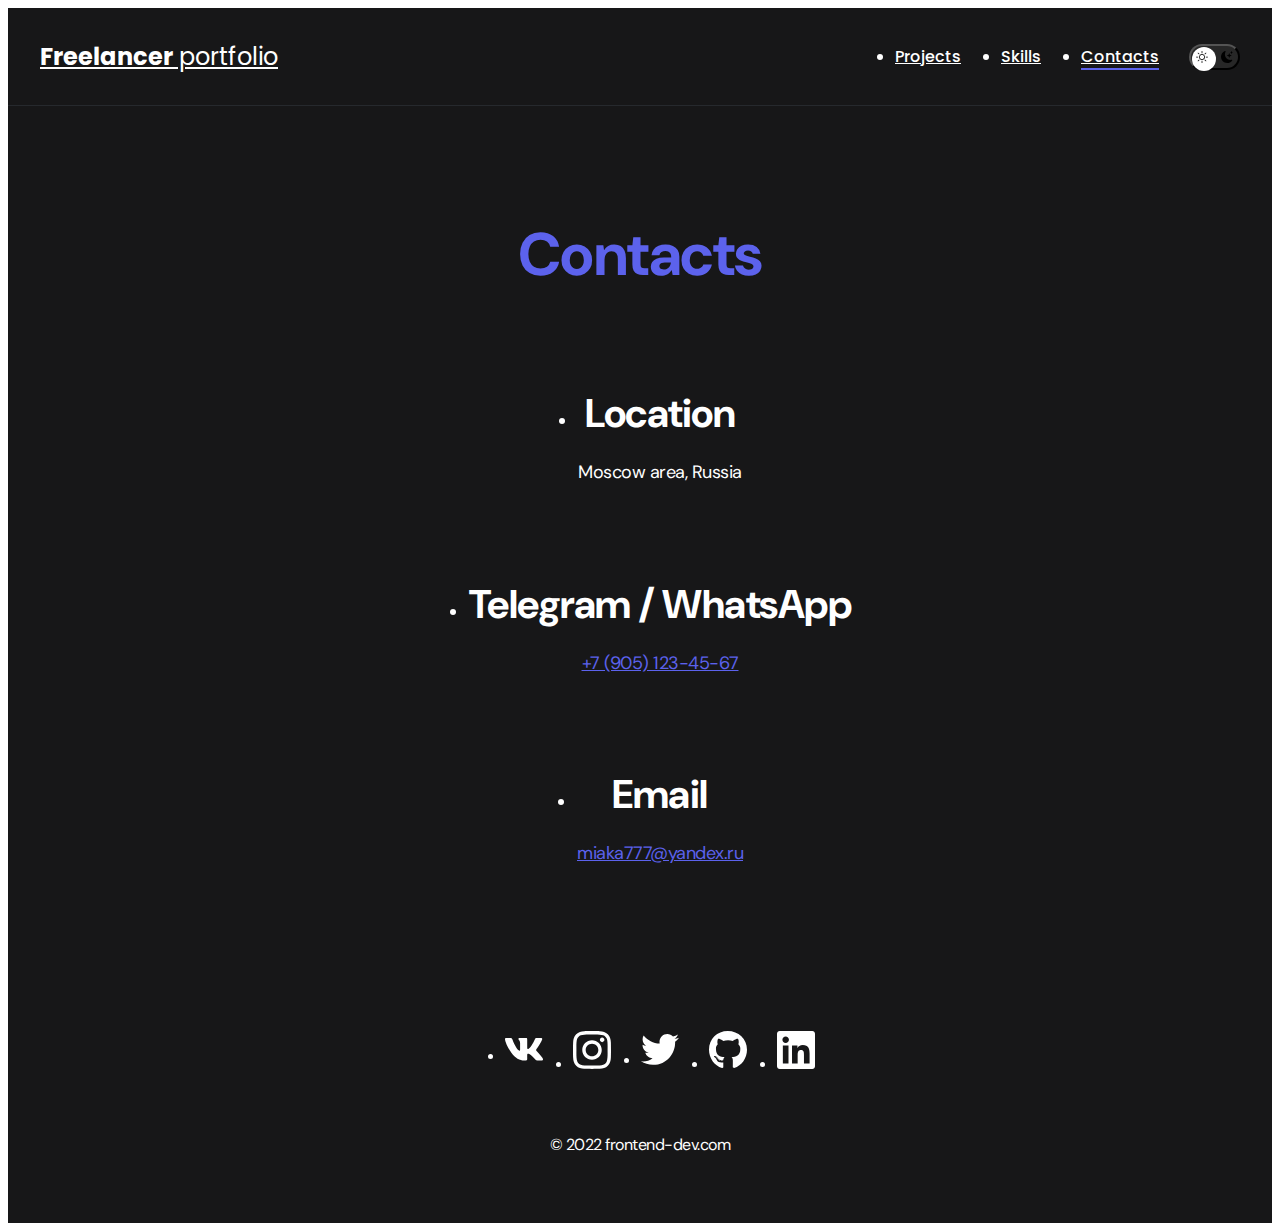
==== commit 8a39987b: "CSS dark/light mode vars" ====
--- a/contacts.html
+++ b/contacts.html
@@ -14,7 +14,7 @@
       rel="stylesheet"
     />
   </head>
-  <body>
+  <body class="dark">
     <nav class="nav">
       <div class="container">
         <div class="nav-row">
@@ -51,8 +51,6 @@
             </ul>   
         </div>
       </main>
-
-      
     <footer class="footer">
         <div class="container">
           <div class="footer__wrapper">
--- a/css/main.css
+++ b/css/main.css
@@ -17,16 +17,31 @@
   --dark-border: var(--black-border);
   --header-text: var(--white);
   --accent: var(--purple);
+
+  /* Light mode*/
+  --page-bg: var(--white);
+  --text-color: var(--black);
+}
+
+.dark {
+  /* Dark mode*/
+  --page-bg: var(--black);
+  --text-color: var(--white);
+  
 }
 
 html,
 body {
+  display: flex;
+  flex-direction: column;
+  min-height: 100vh;
+
   font-family: "DM Sans", sans-serif;
   letter-spacing: -0.5px;
+
+  /* Light mode*/
+  background-color: var(--page-bg);
   color: var(--text-color);
-  height: 100%;
-  display: flex;
-  flex-direction: column;
 }
 
 .none {
@@ -142,6 +157,7 @@
 
 .dark-mode-btn {
   order: 9;
+
   position: relative;
 
   display: flex;
@@ -464,6 +480,16 @@
     font-size: 40px;
   }
 
+  /* Nav */ 
+  
+  .nav-row {
+    justify-content: space-between;
+  }
+  
+  .dark-mode-btn {
+    order: 0;
+  }
+
 
   /* Projects*/
   
